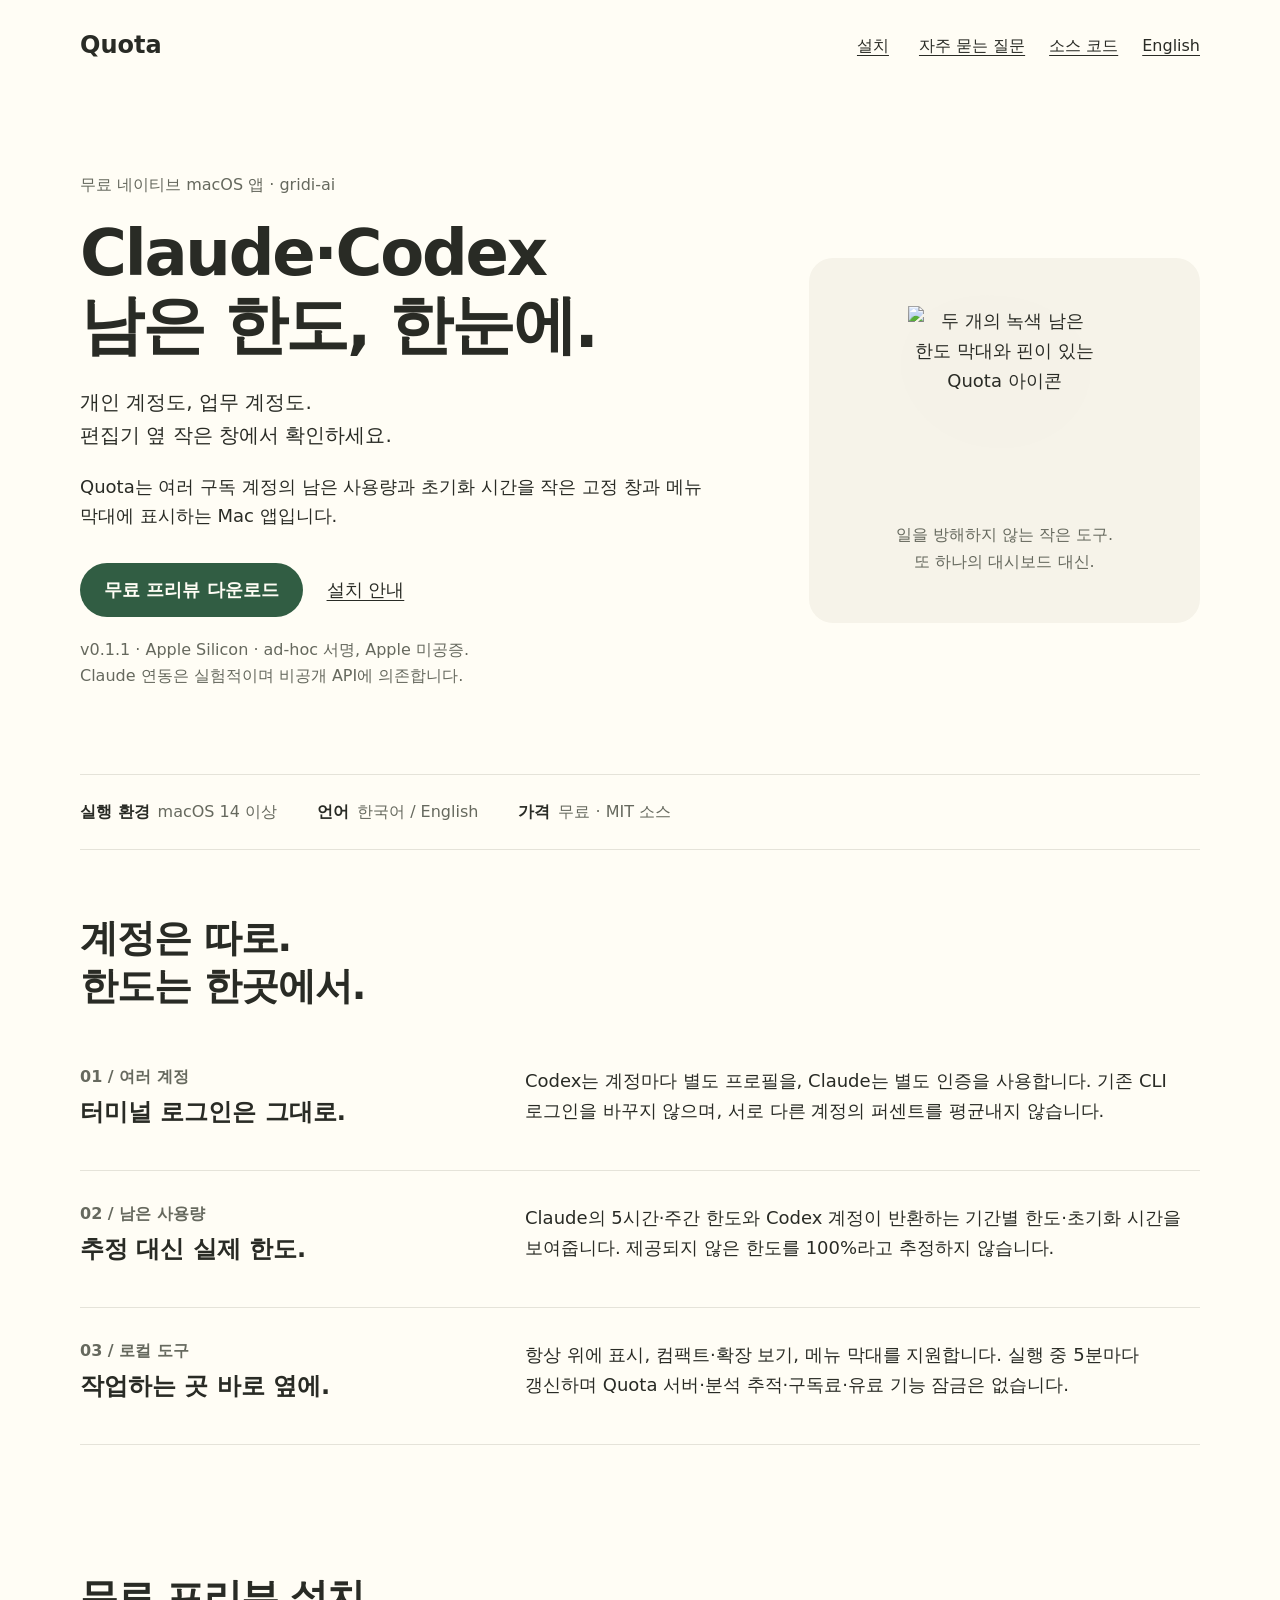
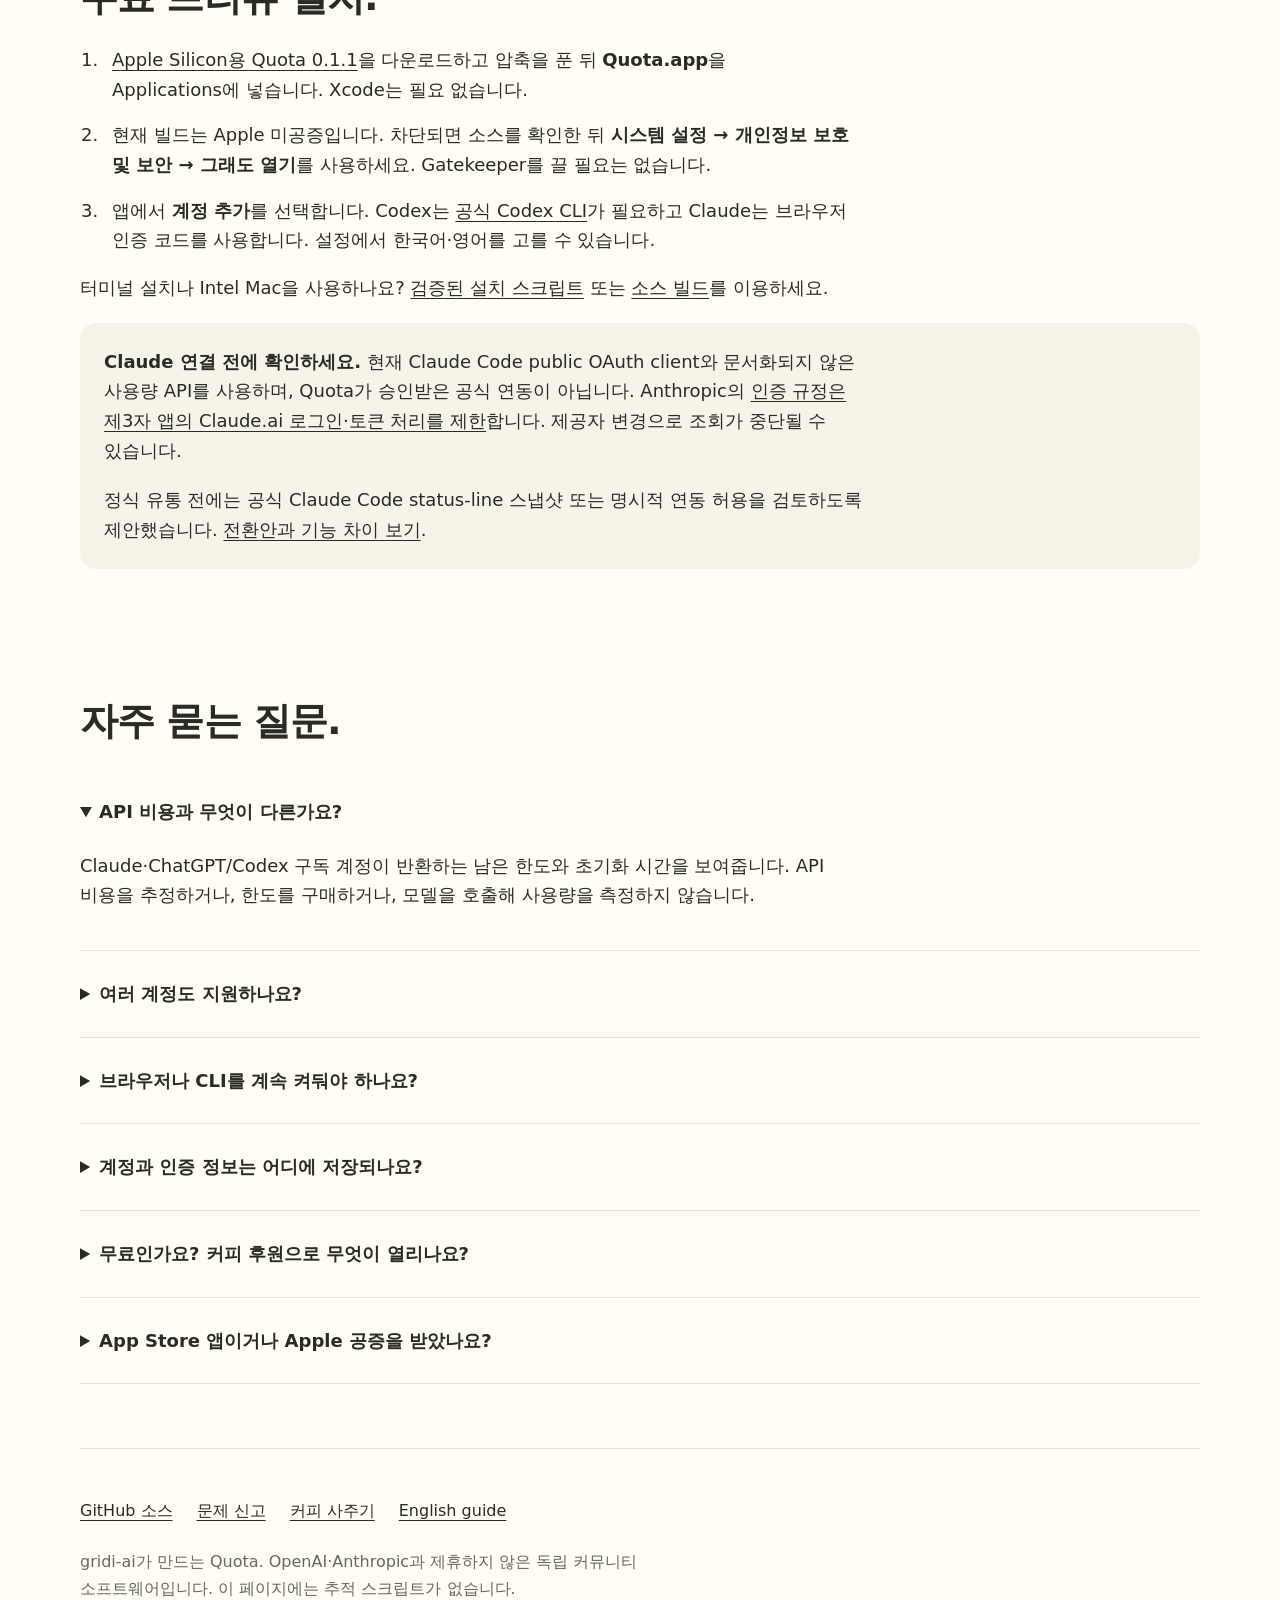
==== site/ko/index.html @ 5221051a "Add bilingual search discovery site and SEO checks" ====
<!doctype html>
<html lang="ko">
<head>
  <meta charset="utf-8">
  <meta name="viewport" content="width=device-width, initial-scale=1">
  <title>Quota — Mac용 Claude·Codex 사용량 확인 앱</title>
  <meta name="description" content="개인·업무용 Claude와 Codex 구독 계정의 남은 한도와 초기화 시간을 작은 Mac 위젯과 메뉴 막대에서 확인하세요. 한국어·영어 지원, 무료, macOS 14 이상. 실험적 미공증 프리뷰입니다.">
  <link rel="canonical" href="https://gridi-ai.github.io/quota/ko/">
  <link rel="alternate" hreflang="en" href="https://gridi-ai.github.io/quota/">
  <link rel="alternate" hreflang="ko" href="https://gridi-ai.github.io/quota/ko/">
  <link rel="alternate" hreflang="x-default" href="https://gridi-ai.github.io/quota/">
  <link rel="stylesheet" href="../assets/style.css">
  <link rel="icon" type="image/png" href="../assets/icon.png">
  <meta property="og:type" content="website">
  <meta property="og:title" content="Quota — Mac용 Claude·Codex 사용량 확인 앱">
  <meta property="og:description" content="여러 계정의 남은 구독 한도와 초기화 시간을 작은 Mac 창에서. 무료·한국어 지원 실험적 프리뷰.">
  <meta property="og:url" content="https://gridi-ai.github.io/quota/ko/">
  <meta property="og:image" content="https://gridi-ai.github.io/quota/assets/icon.png">
  <meta property="og:image:alt" content="두 개의 녹색 한도 막대와 핀이 있는 Quota 앱 아이콘">
  <meta property="og:locale" content="ko_KR">
  <meta property="og:locale:alternate" content="en_US">
  <meta name="twitter:card" content="summary">
  <meta name="twitter:title" content="Quota — Mac용 Claude·Codex 사용량 확인 앱">
  <meta name="twitter:description" content="여러 계정의 남은 한도를 확인하는 무료 Mac 위젯. 한국어·영어 지원 실험적 프리뷰.">
  <meta name="twitter:image" content="https://gridi-ai.github.io/quota/assets/icon.png">
  <script type="application/ld+json">
  {"@context":"https://schema.org","@type":"SoftwareApplication","@id":"https://gridi-ai.github.io/quota/#app","name":"Quota","url":"https://gridi-ai.github.io/quota/ko/","description":"Claude와 Codex 구독 계정별 남은 사용량과 초기화 시간을 표시하는 무료 네이티브 Mac 위젯과 메뉴 막대 앱. 실험적 프리뷰.","applicationCategory":"DeveloperApplication","operatingSystem":"macOS 14 or later","softwareVersion":"0.1.1","inLanguage":["en","ko"],"isAccessibleForFree":true,"license":"https://github.com/gridi-ai/quota/blob/main/LICENSE","downloadUrl":"https://github.com/gridi-ai/quota/releases/tag/v0.1.1","image":"https://gridi-ai.github.io/quota/assets/icon.png","publisher":{"@type":"Organization","name":"gridi-ai","url":"https://github.com/gridi-ai"},"offers":{"@type":"Offer","price":"0","priceCurrency":"USD"}}
  </script>
</head>
<body>
<a class="skip" href="#main">본문으로 건너뛰기</a>
<header class="wrap"><a class="brand" href="./" aria-label="Quota 홈">Quota</a><nav aria-label="주 메뉴"><a href="#install">설치</a><a href="#questions">자주 묻는 질문</a><a href="https://github.com/gridi-ai/quota">소스 코드</a><a href="../" lang="en" hreflang="en">English</a></nav></header>
<main id="main" class="wrap">
  <div class="hero"><div><p class="eyebrow">무료 네이티브 macOS 앱 · gridi-ai</p><h1>Claude·Codex<br>남은 한도, 한눈에.</h1><p class="lede">개인 계정도, 업무 계정도.<br>편집기 옆 작은 창에서 확인하세요.</p><p>Quota는 여러 구독 계정의 남은 사용량과 초기화 시간을 작은 고정 창과 메뉴 막대에 표시하는 Mac 앱입니다.</p><div class="actions"><a class="button" href="https://github.com/gridi-ai/quota/releases/tag/v0.1.1">무료 프리뷰 다운로드</a><a href="#install">설치 안내</a></div><p class="small">v0.1.1 · Apple Silicon · ad-hoc 서명, Apple 미공증.<br>Claude 연동은 실험적이며 비공개 API에 의존합니다.</p></div><figure class="icon-stage"><img src="../assets/icon.png" width="192" height="192" alt="두 개의 녹색 남은 한도 막대와 핀이 있는 Quota 아이콘"><figcaption>일을 방해하지 않는 작은 도구.<br>또 하나의 대시보드 대신.</figcaption></figure></div>
  <dl class="facts"><div><dt>실행 환경</dt><dd>macOS 14 이상</dd></div><div><dt>언어</dt><dd>한국어 / English</dd></div><div><dt>가격</dt><dd>무료 · MIT 소스</dd></div></dl>
  <section aria-labelledby="why"><h2 id="why">계정은 따로.<br>한도는 한곳에서.</h2><div class="row"><h3><span class="number">01 / 여러 계정</span>터미널 로그인은 그대로.</h3><p>Codex는 계정마다 별도 프로필을, Claude는 별도 인증을 사용합니다. 기존 CLI 로그인을 바꾸지 않으며, 서로 다른 계정의 퍼센트를 평균내지 않습니다.</p></div><div class="row"><h3><span class="number">02 / 남은 사용량</span>추정 대신 실제 한도.</h3><p>Claude의 5시간·주간 한도와 Codex 계정이 반환하는 기간별 한도·초기화 시간을 보여줍니다. 제공되지 않은 한도를 100%라고 추정하지 않습니다.</p></div><div class="row"><h3><span class="number">03 / 로컬 도구</span>작업하는 곳 바로 옆에.</h3><p>항상 위에 표시, 컴팩트·확장 보기, 메뉴 막대를 지원합니다. 실행 중 5분마다 갱신하며 Quota 서버·분석 추적·구독료·유료 기능 잠금은 없습니다.</p></div></section>
  <section id="install" aria-labelledby="install-title"><h2 id="install-title">무료 프리뷰 설치.</h2><ol><li><a href="https://github.com/gridi-ai/quota/releases/tag/v0.1.1">Apple Silicon용 Quota 0.1.1</a>을 다운로드하고 압축을 푼 뒤 <strong>Quota.app</strong>을 Applications에 넣습니다. Xcode는 필요 없습니다.</li><li>현재 빌드는 Apple 미공증입니다. 차단되면 소스를 확인한 뒤 <strong>시스템 설정 → 개인정보 보호 및 보안 → 그래도 열기</strong>를 사용하세요. Gatekeeper를 끌 필요는 없습니다.</li><li>앱에서 <strong>계정 추가</strong>를 선택합니다. Codex는 <a href="https://developers.openai.com/codex/cli/">공식 Codex CLI</a>가 필요하고 Claude는 브라우저 인증 코드를 사용합니다. 설정에서 한국어·영어를 고를 수 있습니다.</li></ol><p>터미널 설치나 Intel Mac을 사용하나요? <a href="https://github.com/gridi-ai/quota/blob/main/README.ko.md#무료-설치">검증된 설치 스크립트</a> 또는 <a href="https://github.com/gridi-ai/quota/blob/main/README.ko.md#소스에서-빌드">소스 빌드</a>를 이용하세요.</p><aside class="notice" aria-label="프리뷰 연동 제약"><p><strong>Claude 연결 전에 확인하세요.</strong> 현재 Claude Code public OAuth client와 문서화되지 않은 사용량 API를 사용하며, Quota가 승인받은 공식 연동이 아닙니다. Anthropic의 <a href="https://code.claude.com/docs/en/legal-and-compliance#authentication-and-credential-use">인증 규정은 제3자 앱의 Claude.ai 로그인·토큰 처리를 제한</a>합니다. 제공자 변경으로 조회가 중단될 수 있습니다.</p><p>정식 유통 전에는 공식 Claude Code status-line 스냅샷 또는 명시적 연동 허용을 검토하도록 제안했습니다. <a href="https://github.com/gridi-ai/quota/blob/main/docs/EXPERIMENT.md#5-비공개-claude-조회-의존성이란">전환안과 기능 차이 보기</a>.</p></aside></section>
  <section id="questions" aria-labelledby="questions-title"><h2 id="questions-title">자주 묻는 질문.</h2>
    <details open><summary>API 비용과 무엇이 다른가요?</summary><p>Claude·ChatGPT/Codex 구독 계정이 반환하는 남은 한도와 초기화 시간을 보여줍니다. API 비용을 추정하거나, 한도를 구매하거나, 모델을 호출해 사용량을 측정하지 않습니다.</p></details>
    <details><summary>여러 계정도 지원하나요?</summary><p>네. 계정별 식별자와 마지막 사용량을 분리합니다. Codex는 각각 다른 프로필, Claude는 각각 별도 인증을 사용합니다. 실제 조회는 Codex 두 계정과 Claude 한 계정까지 확인했으며 두 번째 Claude 계정 격리와 전체 토큰 만료 회전은 추가 검증 영역입니다.</p></details>
    <details><summary>브라우저나 CLI를 계속 켜둬야 하나요?</summary><p>Codex CLI는 필요하며 Quota가 로컬 app-server helper로 실행합니다. 현재 실험적 Claude 연동은 연결 후 브라우저나 Claude CLI를 켜둘 필요가 없습니다. 제안된 공식 status-line 대안은 Claude Code 활동에 의존하므로 비활성 계정을 독립 갱신하지 못합니다.</p></details>
    <details><summary>계정과 인증 정보는 어디에 저장되나요?</summary><p>Claude 토큰은 계정별 macOS Keychain 항목에, Codex 인증은 지정한 CLI 프로필에 저장합니다. 계정 메타데이터와 마지막 사용량은 Mac에 남습니다. Quota 서버나 분석 추적은 없습니다. 목록에서 제거해도 제공자 권한·인증정보가 삭제되지는 않습니다. <a href="https://github.com/gridi-ai/quota/blob/main/README.ko.md#개인정보">개인정보·연결 해제 안내</a>를 확인하세요.</p></details>
    <details><summary>무료인가요? 커피 후원으로 무엇이 열리나요?</summary><p>모든 기능이 무료이며 구독료나 계정 수 제한이 없습니다. <a href="https://ko-fi.com/gridi">개발자에게 커피 사주기</a>는 선택 사항이고 추가 기능을 열지 않습니다. 소스는 MIT 라이선스입니다.</p></details>
    <details><summary>App Store 앱이거나 Apple 공증을 받았나요?</summary><p>아니요. ad-hoc 서명한 커뮤니티 프리뷰이며 Apple 공증이나 App Store 심사 제출은 하지 않았습니다. 스토어판은 sandbox·helper·제공자 연동 허용을 별도로 검증해야 합니다.</p></details>
  </section>
</main>
<footer class="wrap"><nav aria-label="프로젝트 링크"><a href="https://github.com/gridi-ai/quota">GitHub 소스</a><a href="https://github.com/gridi-ai/quota/issues">문제 신고</a><a href="https://ko-fi.com/gridi">커피 사주기</a><a href="../" lang="en" hreflang="en">English guide</a></nav><p class="small">gridi-ai가 만드는 Quota. OpenAI·Anthropic과 제휴하지 않은 독립 커뮤니티 소프트웨어입니다. 이 페이지에는 추적 스크립트가 없습니다.</p></footer>
</body>
</html>
---- site/assets/style.css ----
:root {
  color-scheme: light dark;
  --paper: #fffdf5;
  --surface: #f6f3e9;
  --ink: #292b25;
  --muted: #66695e;
  --line: #e5e3d9;
  --action: #315d43;
  --on-action: #fffdf5;
  --focus: #3267aa;
  --space: 24px;
}
@media (prefers-color-scheme: dark) {
  :root { --paper: #272722; --surface: #33332c; --ink: #f3f1e9; --muted: #b9bbae; --line: #45453c; --action: #b7d4bf; --on-action: #292b25; --focus: #a8c6ee; }
}
* { box-sizing: border-box; }
html { background: var(--paper); color: var(--ink); font-family: -apple-system, BlinkMacSystemFont, system-ui, sans-serif; }
body { margin: 0; font-size: 18px; line-height: 1.65; }
a { color: inherit; text-underline-offset: 4px; }
a:hover { color: var(--action); }
a:active { opacity: .8; }
:focus-visible { outline: 3px solid var(--focus); outline-offset: 4px; }
.wrap { width: min(1120px, calc(100% - var(--space) * 2)); margin-inline: auto; }
.skip { position: absolute; left: 24px; top: -80px; padding: 12px; background: var(--paper); }
.skip:focus { top: 8px; }
header { display: flex; align-items: center; justify-content: space-between; gap: 24px; padding-block: 24px; }
.brand { display: inline-flex; align-items: center; min-height: 44px; font-weight: 600; font-size: 24px; text-decoration: none; }
nav { display: flex; gap: 24px; flex-wrap: wrap; align-items: center; font-size: 16px; }
nav a { display: inline-flex; align-items: center; justify-content: center; min-width: 44px; min-height: 44px; }
.hero { display: grid; grid-template-columns: 1.7fr 1fr; gap: 64px; align-items: center; padding-block: 80px 64px; }
.eyebrow { font-size: 16px; color: var(--muted); margin: 0 0 20px; }
h1 { font-size: clamp(36px, 5vw, 64px); line-height: 1.12; letter-spacing: -.035em; font-weight: 600; margin: 0 0 24px; text-wrap: balance; }
h2 { font-size: clamp(28px, 3vw, 40px); line-height: 1.25; letter-spacing: -.025em; font-weight: 600; margin: 0 0 24px; text-wrap: balance; }
h3 { font-size: 24px; line-height: 1.4; margin: 0 0 8px; font-weight: 600; }
p { max-width: 68ch; margin: 0 0 20px; }
.lede { font-size: 20px; }
.actions { display: flex; flex-wrap: wrap; align-items: center; gap: 24px; margin-block: 32px 20px; }
.actions > a:not(.button) { display: inline-flex; align-items: center; min-width: 44px; min-height: 48px; }
.button { display: inline-flex; align-items: center; justify-content: center; padding: 12px 24px; min-height: 48px; border-radius: 999px; background: var(--action); color: var(--on-action); font-size: 18px; font-weight: 600; text-decoration: none; }
.button:hover { color: var(--on-action); opacity: .9; }
.button:active { opacity: .8; }
.small { font-size: 16px; color: var(--muted); }
.icon-stage { display: grid; justify-items: center; text-align: center; padding: 48px 24px; background: var(--surface); border-radius: 24px; }
.icon-stage img { display: block; width: 192px; height: 192px; filter: drop-shadow(0 24px 64px rgba(0,0,0,.08)); }
.icon-stage figcaption { margin-top: 24px; font-size: 16px; color: var(--muted); }
figure { margin: 0; }
.facts { display: flex; flex-wrap: wrap; column-gap: 40px; row-gap: 16px; margin: 0; padding-block: 24px; border-block: 1px solid var(--line); font-size: 16px; }
.facts div { display: flex; gap: 8px; }
dt { font-weight: 600; }
dd { margin: 0; color: var(--muted); }
section { padding-block: 64px; }
.row { display: grid; grid-template-columns: 1fr 1.7fr; gap: 48px; padding-block: 32px; border-bottom: 1px solid var(--line); }
.row p { margin: 0; }
.number { display: block; margin-bottom: 8px; color: var(--muted); font-size: 16px; }
.notice { background: var(--surface); border-radius: 16px; padding: 24px; }
.notice p:last-child { margin-bottom: 0; }
ol { padding-left: 24px; max-width: 68ch; }
li { padding-left: 8px; margin-bottom: 16px; }
details { border-bottom: 1px solid var(--line); padding-block: 20px; }
summary { cursor: pointer; font-weight: 600; padding-block: 8px; }
summary:hover { color: var(--action); }
summary:active { opacity: .8; }
details p { margin-top: 16px; }
footer { padding-block: 40px; border-top: 1px solid var(--line); font-size: 16px; }
footer nav { margin-bottom: 16px; }
:lang(ko) { word-break: keep-all; overflow-wrap: anywhere; }
code { overflow-wrap: anywhere; }
@media (max-width: 760px) {
  :root { --space: 20px; }
  header { align-items: flex-start; flex-direction: column; gap: 8px; }
  nav { gap: 20px; }
  .hero { grid-template-columns: 1fr; gap: 40px; padding-block: 40px; }
  .icon-stage { padding-block: 32px; }
  .row { grid-template-columns: 1fr; gap: 12px; }
  section { padding-block: 48px; }
  .actions { gap: 20px; }
}
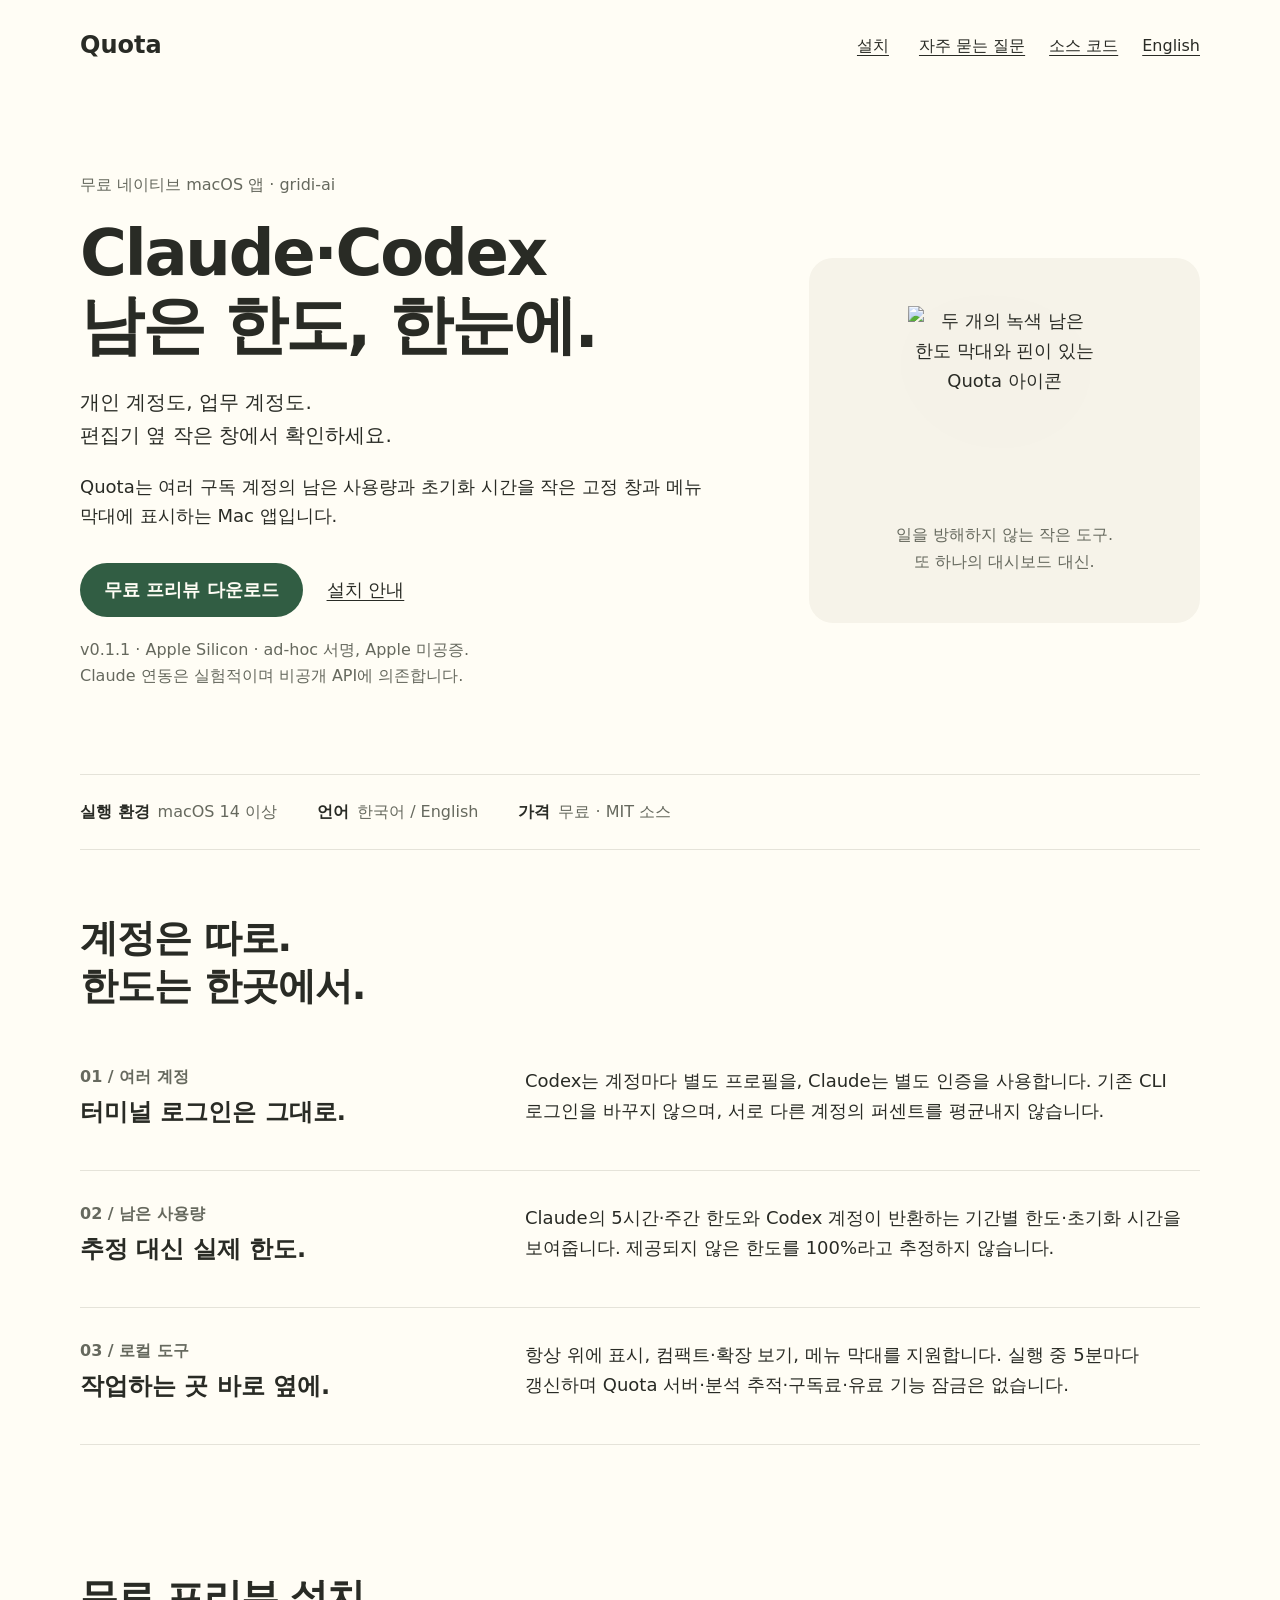
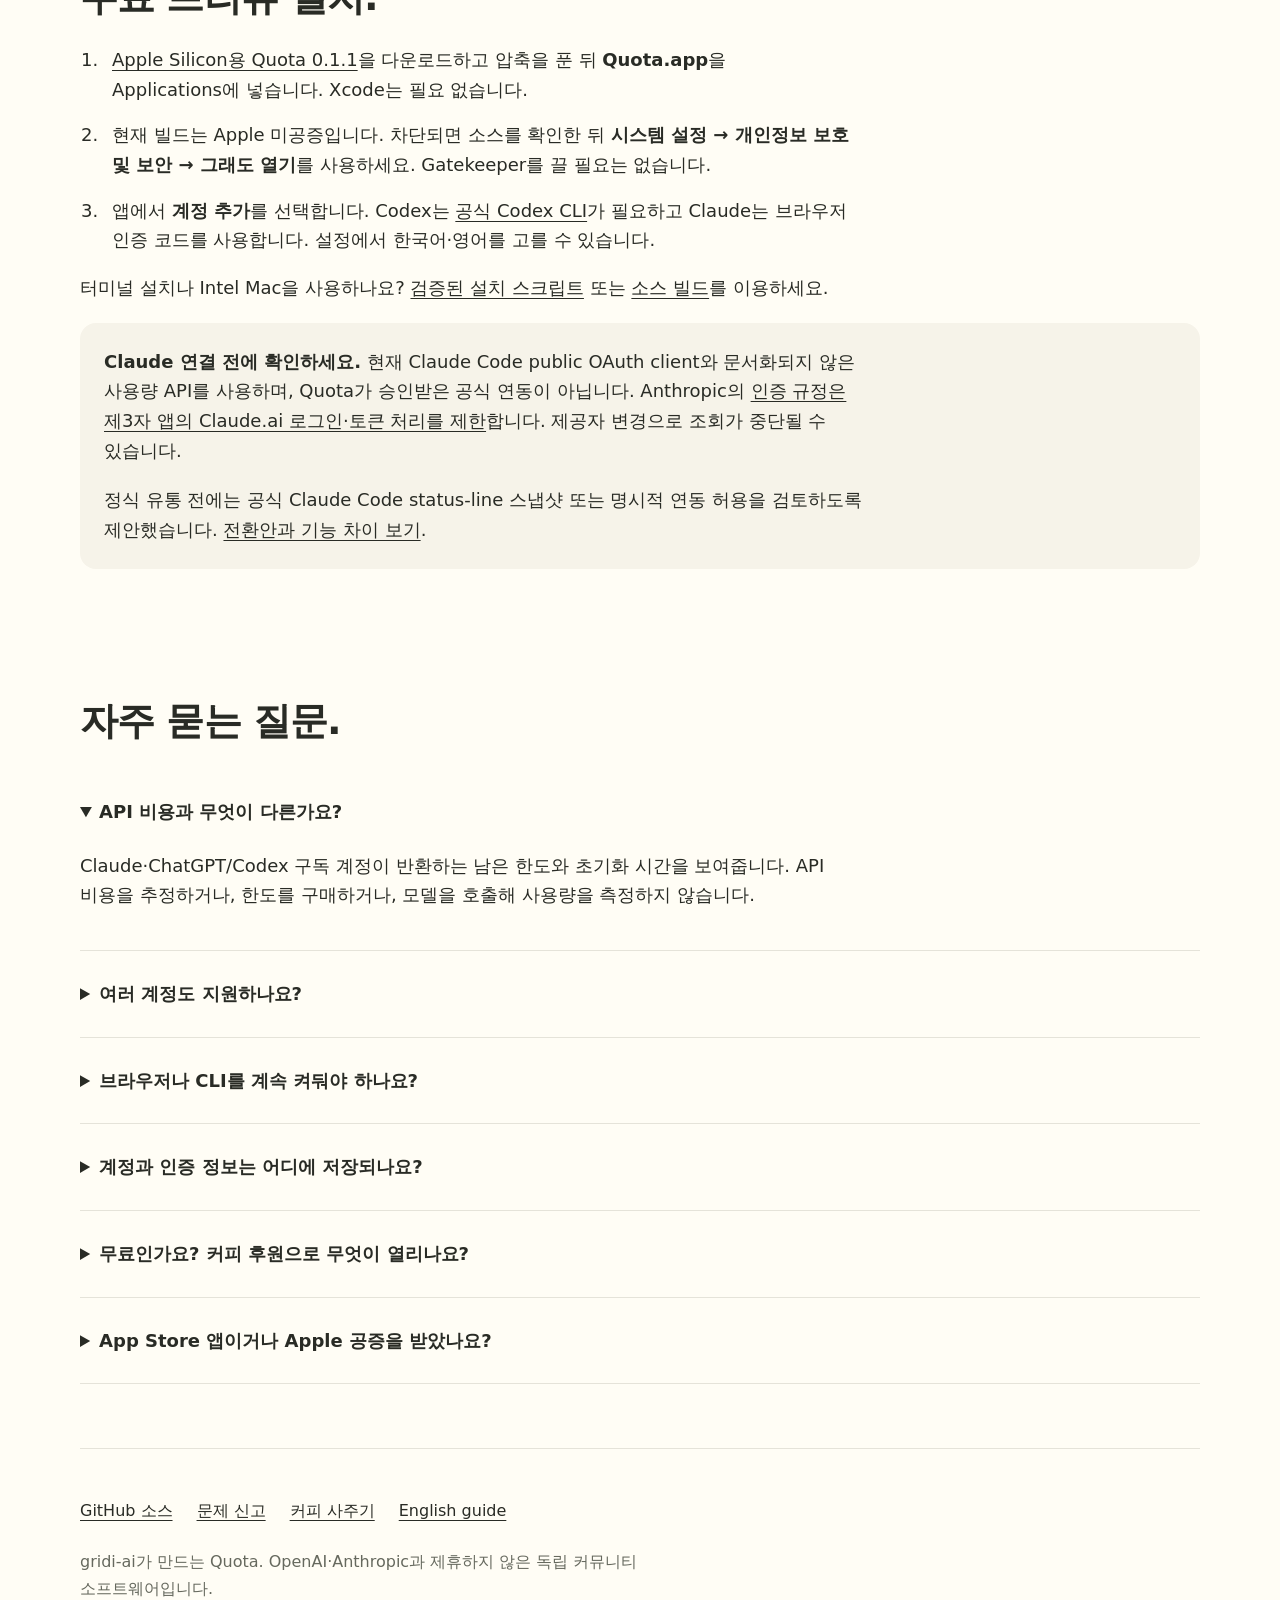
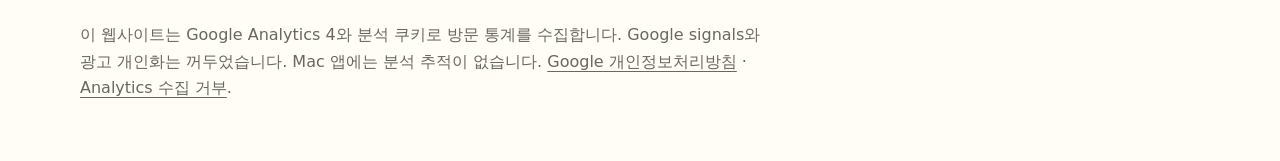
==== commit 89a8acdf: "Add Search Console verification and website analytics" ====
--- a/site/ko/index.html
+++ b/site/ko/index.html
@@ -3,6 +3,9 @@
 <head>
   <meta charset="utf-8">
   <meta name="viewport" content="width=device-width, initial-scale=1">
+  <meta name="google-site-verification" content="JxAD8O8E1KHsCHm8u0fxhPfO-e3sYyT6LqvX9YQL2mc">
+  <script async src="https://www.googletagmanager.com/gtag/js?id=G-F6CXXVY4FY"></script>
+  <script defer src="../assets/analytics.js"></script>
   <title>Quota — Mac용 Claude·Codex 사용량 확인 앱</title>
   <meta name="description" content="개인·업무용 Claude와 Codex 구독 계정의 남은 한도와 초기화 시간을 작은 Mac 위젯과 메뉴 막대에서 확인하세요. 한국어·영어 지원, 무료, macOS 14 이상. 실험적 미공증 프리뷰입니다.">
   <link rel="canonical" href="https://gridi-ai.github.io/quota/ko/">
@@ -39,11 +42,11 @@
     <details open><summary>API 비용과 무엇이 다른가요?</summary><p>Claude·ChatGPT/Codex 구독 계정이 반환하는 남은 한도와 초기화 시간을 보여줍니다. API 비용을 추정하거나, 한도를 구매하거나, 모델을 호출해 사용량을 측정하지 않습니다.</p></details>
     <details><summary>여러 계정도 지원하나요?</summary><p>네. 계정별 식별자와 마지막 사용량을 분리합니다. Codex는 각각 다른 프로필, Claude는 각각 별도 인증을 사용합니다. 실제 조회는 Codex 두 계정과 Claude 한 계정까지 확인했으며 두 번째 Claude 계정 격리와 전체 토큰 만료 회전은 추가 검증 영역입니다.</p></details>
     <details><summary>브라우저나 CLI를 계속 켜둬야 하나요?</summary><p>Codex CLI는 필요하며 Quota가 로컬 app-server helper로 실행합니다. 현재 실험적 Claude 연동은 연결 후 브라우저나 Claude CLI를 켜둘 필요가 없습니다. 제안된 공식 status-line 대안은 Claude Code 활동에 의존하므로 비활성 계정을 독립 갱신하지 못합니다.</p></details>
-    <details><summary>계정과 인증 정보는 어디에 저장되나요?</summary><p>Claude 토큰은 계정별 macOS Keychain 항목에, Codex 인증은 지정한 CLI 프로필에 저장합니다. 계정 메타데이터와 마지막 사용량은 Mac에 남습니다. Quota 서버나 분석 추적은 없습니다. 목록에서 제거해도 제공자 권한·인증정보가 삭제되지는 않습니다. <a href="https://github.com/gridi-ai/quota/blob/main/README.ko.md#개인정보">개인정보·연결 해제 안내</a>를 확인하세요.</p></details>
+    <details><summary>계정과 인증 정보는 어디에 저장되나요?</summary><p>Claude 토큰은 계정별 macOS Keychain 항목에, Codex 인증은 지정한 CLI 프로필에 저장합니다. 계정 메타데이터와 마지막 사용량은 Mac에 남습니다. Mac 앱에는 Quota 서버나 분석 추적이 없으며 웹사이트는 아래 안내처럼 Google Analytics를 사용합니다. 목록에서 제거해도 제공자 권한·인증정보가 삭제되지는 않습니다. <a href="https://github.com/gridi-ai/quota/blob/main/README.ko.md#개인정보">개인정보·연결 해제 안내</a>를 확인하세요.</p></details>
     <details><summary>무료인가요? 커피 후원으로 무엇이 열리나요?</summary><p>모든 기능이 무료이며 구독료나 계정 수 제한이 없습니다. <a href="https://ko-fi.com/gridi">개발자에게 커피 사주기</a>는 선택 사항이고 추가 기능을 열지 않습니다. 소스는 MIT 라이선스입니다.</p></details>
     <details><summary>App Store 앱이거나 Apple 공증을 받았나요?</summary><p>아니요. ad-hoc 서명한 커뮤니티 프리뷰이며 Apple 공증이나 App Store 심사 제출은 하지 않았습니다. 스토어판은 sandbox·helper·제공자 연동 허용을 별도로 검증해야 합니다.</p></details>
   </section>
 </main>
-<footer class="wrap"><nav aria-label="프로젝트 링크"><a href="https://github.com/gridi-ai/quota">GitHub 소스</a><a href="https://github.com/gridi-ai/quota/issues">문제 신고</a><a href="https://ko-fi.com/gridi">커피 사주기</a><a href="../" lang="en" hreflang="en">English guide</a></nav><p class="small">gridi-ai가 만드는 Quota. OpenAI·Anthropic과 제휴하지 않은 독립 커뮤니티 소프트웨어입니다. 이 페이지에는 추적 스크립트가 없습니다.</p></footer>
+<footer class="wrap"><nav aria-label="프로젝트 링크"><a href="https://github.com/gridi-ai/quota">GitHub 소스</a><a href="https://github.com/gridi-ai/quota/issues">문제 신고</a><a href="https://ko-fi.com/gridi">커피 사주기</a><a href="../" lang="en" hreflang="en">English guide</a></nav><p class="small">gridi-ai가 만드는 Quota. OpenAI·Anthropic과 제휴하지 않은 독립 커뮤니티 소프트웨어입니다.</p><p class="small">이 웹사이트는 Google Analytics 4와 분석 쿠키로 방문 통계를 수집합니다. Google signals와 광고 개인화는 꺼두었습니다. Mac 앱에는 분석 추적이 없습니다. <a href="https://policies.google.com/privacy?hl=ko">Google 개인정보처리방침</a> · <a href="https://tools.google.com/dlpage/gaoptout?hl=ko">Analytics 수집&nbsp;거부</a>.</p></footer>
 </body>
 </html>
